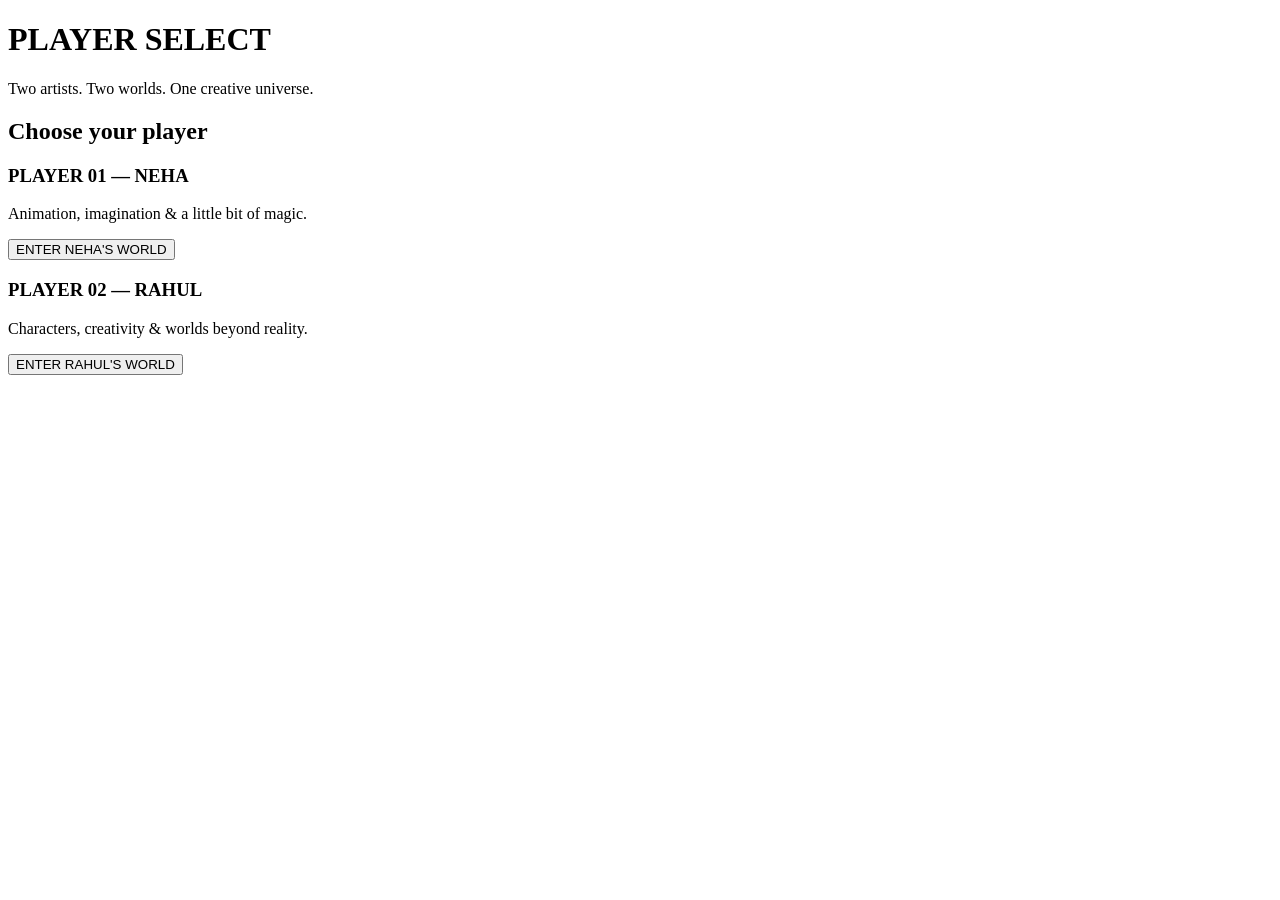
==== index.html @ 85e27cbb "Create index.html" ====
<!DOCTYPE html>
<html lang="en">
<head>
  <meta charset="UTF-8">
  <meta name="viewport" content="width=device-width, initial-scale=1.0">
  <title>Player Select | Neha & Rahul</title>
</head>
<body>
  <h1>PLAYER SELECT</h1>
  <p>Two artists. Two worlds. One creative universe.</p>

  <h2>Choose your player</h2>

  <div>
    <h3>PLAYER 01 — NEHA</h3>
    <p>Animation, imagination & a little bit of magic.</p>
    <button>ENTER NEHA'S WORLD</button>
  </div>

  <div>
    <h3>PLAYER 02 — RAHUL</h3>
    <p>Characters, creativity & worlds beyond reality.</p>
    <button>ENTER RAHUL'S WORLD</button>
  </div>
</body>
</html>
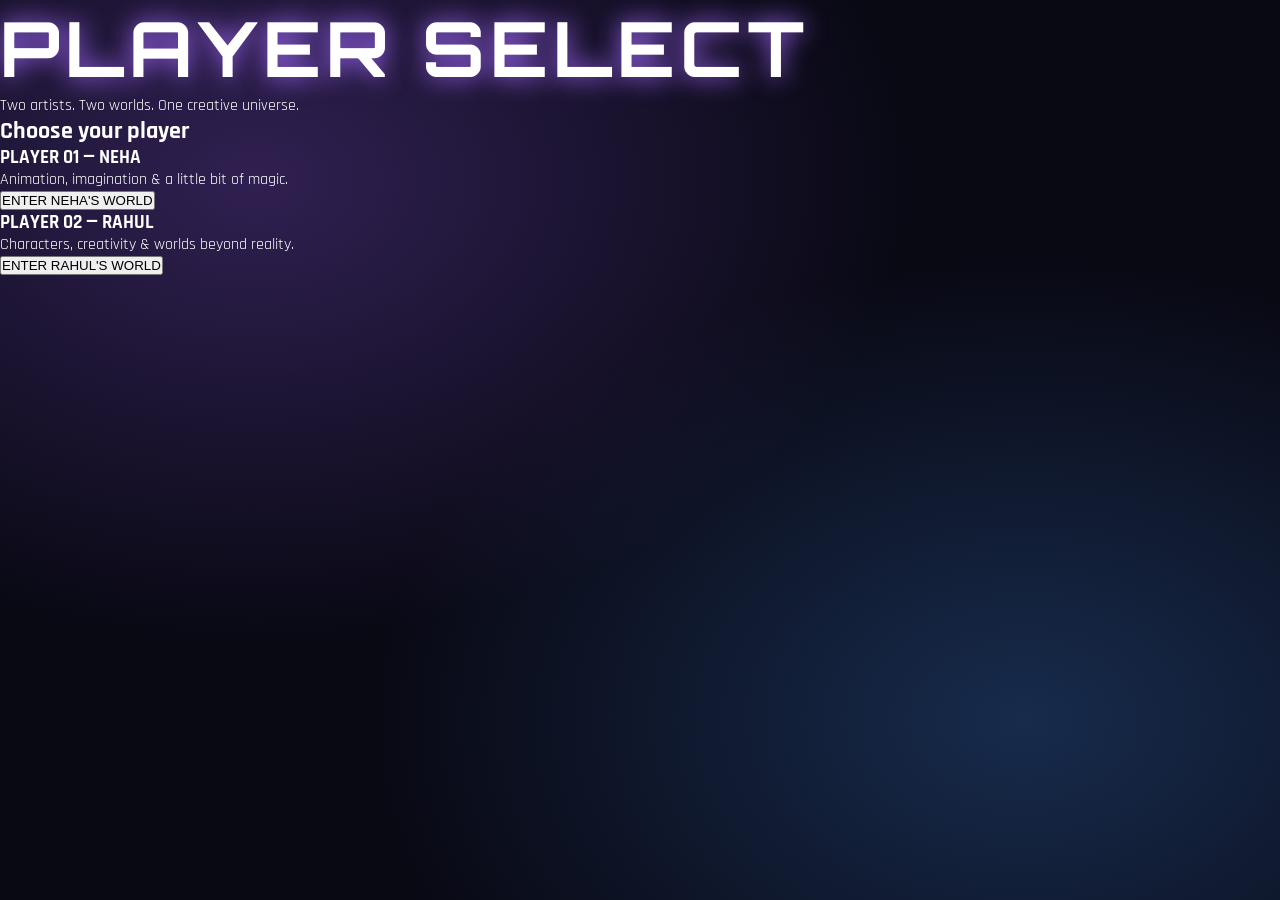
==== commit 0bff4a9e: "Update index.html" ====
--- a/index.html
+++ b/index.html
@@ -5,6 +5,7 @@
   <meta charset="UTF-8">
   <meta name="viewport" content="width=device-width, initial-scale=1.0">
   <title>Player Select | Neha & Rahul</title>
+  <link rel="stylesheet" href="style.css">
 </head>
 <body>
   <h1>PLAYER SELECT</h1>
--- a/style.css
+++ b/style.css
@@ -0,0 +1,155 @@
+
+@import url('https://fonts.googleapis.com/css2?family=Orbitron:wght@400;500;600;700;800&family=Rajdhani:wght@400;500;600;700&display=swap');
+
+* {
+  margin: 0;
+  padding: 0;
+  box-sizing: border-box;
+}
+
+body {
+  min-height: 100vh;
+  background:
+    radial-gradient(ellipse at 20% 20%, #302052 0%, transparent 45%),
+    radial-gradient(ellipse at 80% 80%, #172b4c 0%, transparent 45%),
+    #090914;
+  color: #fff;
+  font-family: 'Rajdhani', sans-serif;
+  overflow-x: hidden;
+}
+
+main {
+  width: min(1100px, 92%);
+  margin: auto;
+  padding: 65px 0;
+  text-align: center;
+}
+
+.eyebrow {
+  color: #c5a4ff;
+  font-family: 'Orbitron', sans-serif;
+  font-size: 12px;
+  letter-spacing: 5px;
+  margin-bottom: 18px;
+}
+
+h1 {
+  font-family: 'Orbitron', sans-serif;
+  font-size: clamp(36px, 7vw, 76px);
+  letter-spacing: 5px;
+  text-shadow: 0 0 25px #a56cff;
+}
+
+.subtitle {
+  color: #c9c4db;
+  font-size: 20px;
+  margin-top: 15px;
+}
+
+.section-title {
+  font-family: 'Orbitron', sans-serif;
+  font-size: 15px;
+  letter-spacing: 4px;
+  margin: 65px 0 28px;
+  color: #d8c8ff;
+}
+
+.players {
+  display: grid;
+  grid-template-columns: repeat(2, minmax(0, 1fr));
+  gap: 28px;
+}
+
+.player-card {
+  position: relative;
+  padding: 35px 24px;
+  min-height: 330px;
+  border: 1px solid #55466e;
+  border-radius: 18px;
+  background: linear-gradient(145deg, #211b35, #10101d);
+  transition: transform 0.35s ease, border-color 0.35s ease,
+              box-shadow 0.35s ease;
+  overflow: hidden;
+}
+
+.player-card:hover {
+  transform: translateY(-12px) scale(1.025);
+  border-color: #c49aff;
+  box-shadow: 0 0 35px #a66aff55;
+}
+
+.player-number {
+  color: #a88bc9;
+  font-family: 'Orbitron', sans-serif;
+  font-size: 11px;
+  letter-spacing: 3px;
+}
+
+.character-placeholder {
+  width: 150px;
+  height: 150px;
+  margin: 24px auto;
+  border-radius: 50%;
+  display: grid;
+  place-items: center;
+  font-size: 70px;
+  background: radial-gradient(circle, #7955a8, #28203e);
+  box-shadow: 0 0 30px #a56cff66;
+  transition: transform 0.35s ease;
+}
+
+.player-card:hover .character-placeholder {
+  transform: scale(1.12) rotate(-4deg);
+}
+
+.player-card h3 {
+  font-family: 'Orbitron', sans-serif;
+  font-size: 23px;
+  letter-spacing: 3px;
+}
+
+.player-card p {
+  color: #c4bfd0;
+  margin-top: 10px;
+  font-size: 17px;
+}
+
+.select-button {
+  margin-top: 25px;
+  padding: 13px 22px;
+  border: 1px solid #b58aff;
+  border-radius: 7px;
+  background: #8d56c8;
+  color: white;
+  font-family: 'Orbitron', sans-serif;
+  font-size: 11px;
+  letter-spacing: 1px;
+  cursor: pointer;
+  transition: background 0.3s ease, transform 0.3s ease;
+}
+
+.select-button:hover {
+  background: #bd83ff;
+  transform: scale(1.06);
+}
+
+footer {
+  margin-top: 65px;
+  color: #77718c;
+  font-size: 13px;
+  letter-spacing: 2px;
+}
+
+@media (max-width: 650px) {
+  main {
+    padding: 45px 0;
+  }
+
+  .players {
+    grid-template-columns: 1fr;
+  }
+
+  .section-title {
+    margin-top: 45px;
+  }
+}
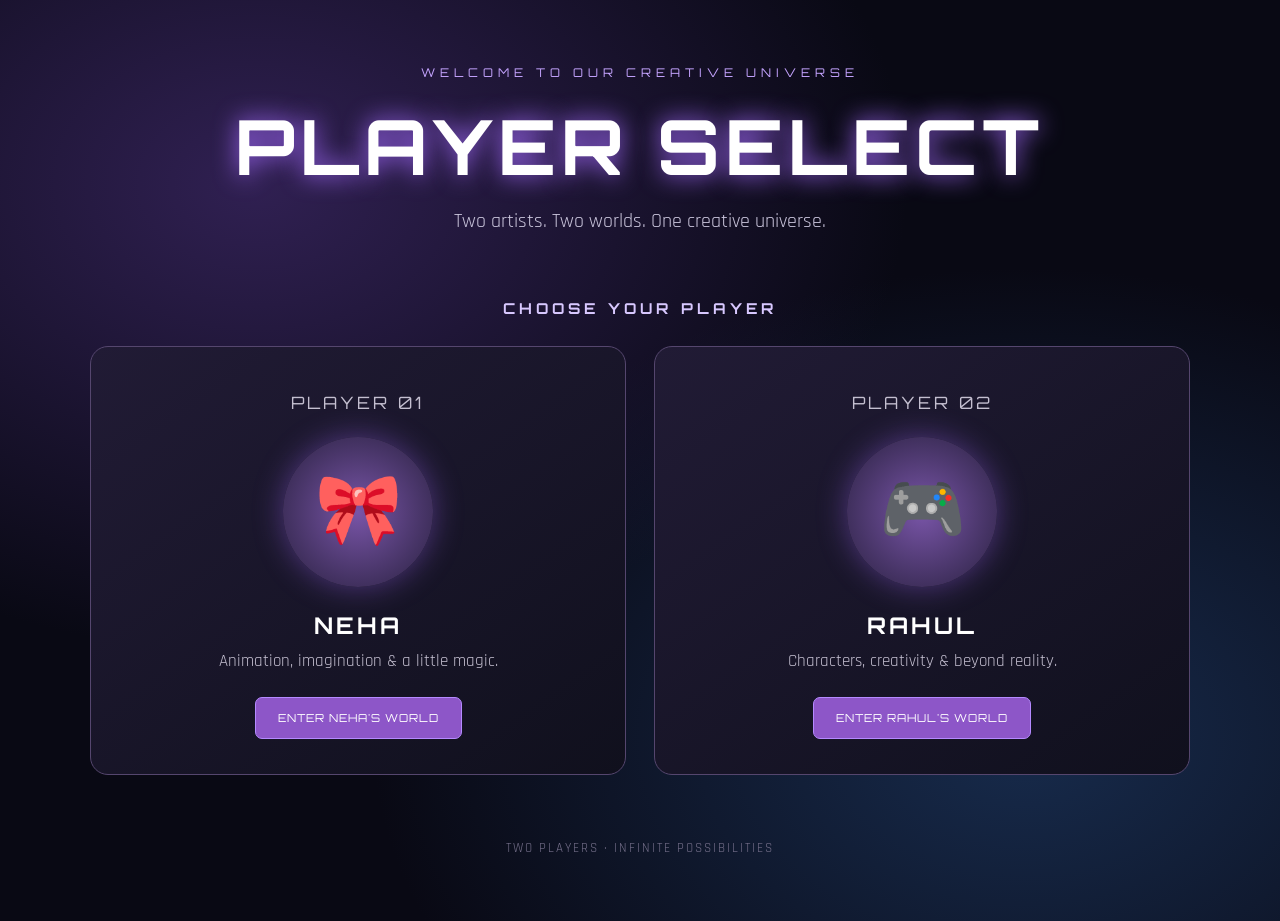
==== commit 20c0f109: "Update index.html" ====
--- a/index.html
+++ b/index.html
@@ -7,22 +7,52 @@
   <title>Player Select | Neha & Rahul</title>
   <link rel="stylesheet" href="style.css">
 </head>
+
 <body>
-  <h1>PLAYER SELECT</h1>
-  <p>Two artists. Two worlds. One creative universe.</p>
+  <main>
+    <p class="eyebrow">WELCOME TO OUR CREATIVE UNIVERSE</p>
 
-  <h2>Choose your player</h2>
+    <h1>PLAYER SELECT</h1>
 
-  <div>
-    <h3>PLAYER 01 — NEHA</h3>
-    <p>Animation, imagination & a little bit of magic.</p>
-    <button>ENTER NEHA'S WORLD</button>
-  </div>
+    <p class="subtitle">
+      Two artists. Two worlds. One creative universe.
+    </p>
 
-  <div>
-    <h3>PLAYER 02 — RAHUL</h3>
-    <p>Characters, creativity & worlds beyond reality.</p>
-    <button>ENTER RAHUL'S WORLD</button>
-  </div>
+    <h2 class="section-title">CHOOSE YOUR PLAYER</h2>
+
+    <section class="players">
+
+      <article class="player-card">
+        <p class="player-number">PLAYER 01</p>
+
+        <div class="character-placeholder">🎀</div>
+
+        <h3>NEHA</h3>
+        <p>Animation, imagination & a little magic.</p>
+
+        <button class="select-button">
+          ENTER NEHA'S WORLD
+        </button>
+      </article>
+
+      <article class="player-card">
+        <p class="player-number">PLAYER 02</p>
+
+        <div class="character-placeholder">🎮</div>
+
+        <h3>RAHUL</h3>
+        <p>Characters, creativity & beyond reality.</p>
+
+        <button class="select-button">
+          ENTER RAHUL'S WORLD
+        </button>
+      </article>
+
+    </section>
+
+    <footer>
+      TWO PLAYERS · INFINITE POSSIBILITIES
+    </footer>
+  </main>
 </body>
 </html>
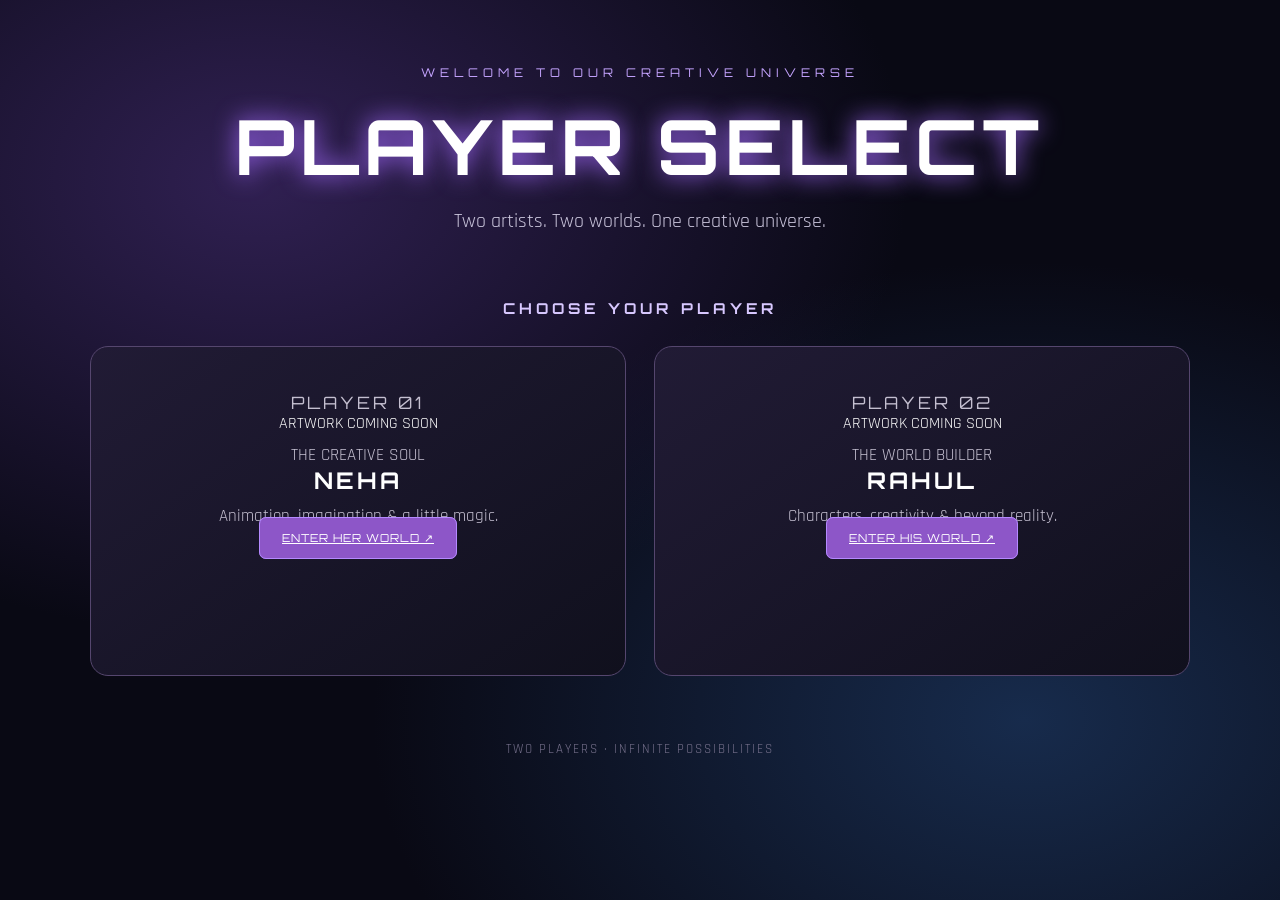
==== commit 32648a53: "Update index.html" ====
--- a/index.html
+++ b/index.html
@@ -8,44 +8,60 @@
   <link rel="stylesheet" href="style.css">
 </head>
 
-<body>
-  <main>
-    <p class="eyebrow">WELCOME TO OUR CREATIVE UNIVERSE</p>
+<body class="select-screen">
 
-    <h1>PLAYER SELECT</h1>
+  <main class="player-menu">
 
-    <p class="subtitle">
-      Two artists. Two worlds. One creative universe.
-    </p>
+    <header class="menu-header">
+      <p class="eyebrow">WELCOME TO OUR CREATIVE UNIVERSE</p>
+      <h1>PLAYER SELECT</h1>
+      <p class="subtitle">Two artists. Two worlds. One creative universe.</p>
+    </header>
 
     <h2 class="section-title">CHOOSE YOUR PLAYER</h2>
 
     <section class="players">
 
-      <article class="player-card">
+      <!-- NEHA -->
+      <article class="player-card neha-card">
         <p class="player-number">PLAYER 01</p>
 
-        <div class="character-placeholder">🎀</div>
+        <div class="character-stage">
+          <div class="silhouette"></div>
+          <div class="reveal-preview">
+            <span>ARTWORK COMING SOON</span>
+          </div>
+        </div>
 
-        <h3>NEHA</h3>
-        <p>Animation, imagination & a little magic.</p>
-
-        <button class="select-button">
-          ENTER NEHA'S WORLD
-        </button>
+        <div class="player-info">
+          <p class="player-role">THE CREATIVE SOUL</p>
+          <h3>NEHA</h3>
+          <p>Animation, imagination & a little magic.</p>
+          <a class="select-button" href="neha.html">
+            ENTER HER WORLD ↗
+          </a>
+        </div>
       </article>
 
-      <article class="player-card">
+      <!-- RAHUL -->
+      <article class="player-card rahul-card">
         <p class="player-number">PLAYER 02</p>
 
-        <div class="character-placeholder">🎮</div>
+        <div class="character-stage">
+          <div class="silhouette"></div>
+          <div class="reveal-preview">
+            <span>ARTWORK COMING SOON</span>
+          </div>
+        </div>
 
-        <h3>RAHUL</h3>
-        <p>Characters, creativity & beyond reality.</p>
-
-        <button class="select-button">
-          ENTER RAHUL'S WORLD
-        </button>
+        <div class="player-info">
+          <p class="player-role">THE WORLD BUILDER</p>
+          <h3>RAHUL</h3>
+          <p>Characters, creativity & beyond reality.</p>
+          <a class="select-button" href="rahul.html">
+            ENTER HIS WORLD ↗
+          </a>
+        </div>
       </article>
 
     </section>
@@ -53,6 +69,8 @@
     <footer>
       TWO PLAYERS · INFINITE POSSIBILITIES
     </footer>
+
   </main>
+
 </body>
 </html>
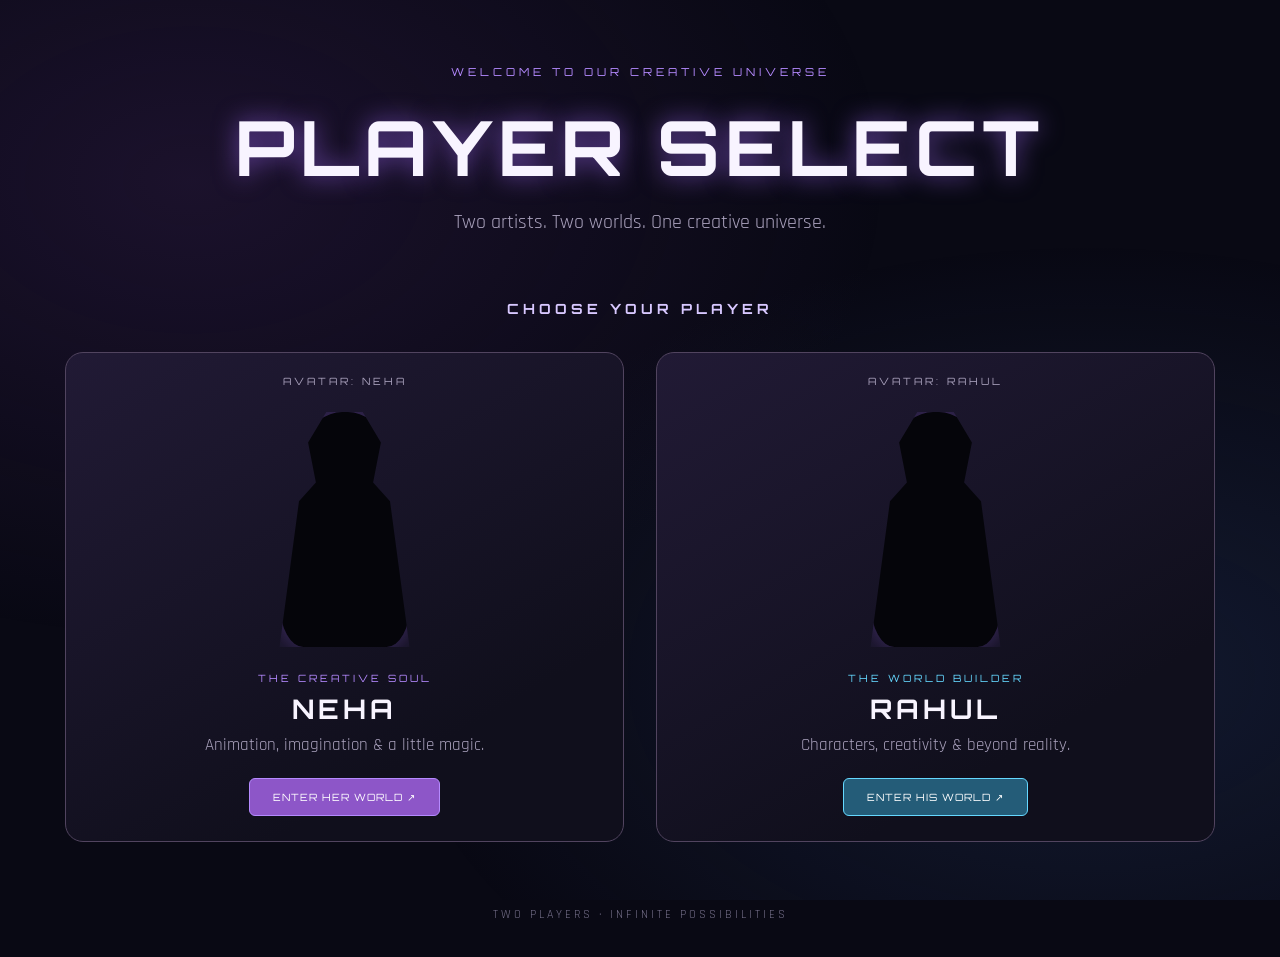
==== commit ab4187ca: "Update index.html" ====
--- a/index.html
+++ b/index.html
@@ -24,7 +24,7 @@
 
       <!-- NEHA -->
       <article class="player-card neha-card">
-        <p class="player-number">PLAYER 01</p>
+        <p class="player-number">AVATAR: NEHA</p>
 
         <div class="character-stage">
           <div class="silhouette"></div>
@@ -45,7 +45,7 @@
 
       <!-- RAHUL -->
       <article class="player-card rahul-card">
-        <p class="player-number">PLAYER 02</p>
+        <p class="player-number">AVATAR: RAHUL</p>
 
         <div class="character-stage">
           <div class="silhouette"></div>
--- a/style.css
+++ b/style.css
@@ -1,5 +1,18 @@
 
-@import url('https://fonts.googleapis.com/css2?family=Orbitron:wght@400;500;600;700;800&family=Rajdhani:wght@400;500;600;700&display=swap');
+@import url('https://fonts.googleapis.com/css2?family=Orbitron:wght@400;500;600;700;800&family=Rajdhani:wght@400;500;600;700&family=Quicksand:wght@400;500;600;700&family=Cinzel:wght@500;600;700&display=swap');
+
+/* ==========================================
+   GLOBAL SETTINGS
+========================================== */
+
+:root {
+  --bg: #090914;
+  --panel: #171426;
+  --purple: #b58aff;
+  --pink: #ff91cf;
+  --text: #f8f4ff;
+  --muted: #aaa2bd;
+}
 
 * {
   margin: 0;
@@ -7,124 +20,224 @@
   box-sizing: border-box;
 }
 
+html {
+  scroll-behavior: smooth;
+}
+
 body {
   min-height: 100vh;
-  background:
-    radial-gradient(ellipse at 20% 20%, #302052 0%, transparent 45%),
-    radial-gradient(ellipse at 80% 80%, #172b4c 0%, transparent 45%),
-    #090914;
-  color: #fff;
+  background: var(--bg);
+  color: var(--text);
   font-family: 'Rajdhani', sans-serif;
   overflow-x: hidden;
 }
 
-main {
-  width: min(1100px, 92%);
+body::before {
+  content: "";
+  position: fixed;
+  inset: 0;
+  pointer-events: none;
+  background:
+    radial-gradient(ellipse at 15% 20%, #40235d55, transparent 45%),
+    radial-gradient(ellipse at 85% 75%, #263c6855, transparent 45%);
+  z-index: -1;
+}
+
+/* ==========================================
+   PLAYER SELECT — LANDING PAGE
+========================================== */
+
+.player-menu {
+  width: min(1150px, 92%);
   margin: auto;
-  padding: 65px 0;
+  padding: 65px 0 35px;
   text-align: center;
 }
 
+.menu-header {
+  animation: fade-in 1s ease both;
+}
+
 .eyebrow {
-  color: #c5a4ff;
-  font-family: 'Orbitron', sans-serif;
-  font-size: 12px;
+  font-family: 'Orbitron', sans-serif;
+  font-size: 11px;
+  letter-spacing: 4px;
+  margin-bottom: 20px;
+}
+
+.menu-header .eyebrow {
+  color: var(--purple);
+}
+
+h1 {
+  font-family: 'Orbitron', sans-serif;
+  font-size: clamp(35px, 7vw, 76px);
   letter-spacing: 5px;
-  margin-bottom: 18px;
-}
-
-h1 {
-  font-family: 'Orbitron', sans-serif;
-  font-size: clamp(36px, 7vw, 76px);
-  letter-spacing: 5px;
-  text-shadow: 0 0 25px #a56cff;
+  text-shadow: 0 0 25px #a56cff99;
 }
 
 .subtitle {
-  color: #c9c4db;
+  color: var(--muted);
   font-size: 20px;
   margin-top: 15px;
 }
 
 .section-title {
   font-family: 'Orbitron', sans-serif;
-  font-size: 15px;
+  font-size: 14px;
   letter-spacing: 4px;
-  margin: 65px 0 28px;
   color: #d8c8ff;
+  margin: 65px 0 35px;
 }
 
 .players {
   display: grid;
   grid-template-columns: repeat(2, minmax(0, 1fr));
-  gap: 28px;
+  gap: 32px;
 }
 
 .player-card {
   position: relative;
-  padding: 35px 24px;
-  min-height: 330px;
-  border: 1px solid #55466e;
+  min-height: 490px;
+  padding: 22px;
+  border: 1px solid #51445f;
   border-radius: 18px;
-  background: linear-gradient(145deg, #211b35, #10101d);
-  transition: transform 0.35s ease, border-color 0.35s ease,
-              box-shadow 0.35s ease;
+  background: linear-gradient(150deg, #211a35, #100f1c 75%);
   overflow: hidden;
+  isolation: isolate;
+  transition:
+    transform 0.4s ease,
+    border-color 0.4s ease,
+    box-shadow 0.4s ease;
+}
+
+.player-card::before {
+  content: "";
+  position: absolute;
+  inset: 0;
+  opacity: 0;
+  background: radial-gradient(
+    circle at 50% 40%,
+    #ac70ff33,
+    transparent 65%
+  );
+  transition: opacity 0.4s ease;
+  z-index: -1;
 }
 
 .player-card:hover {
-  transform: translateY(-12px) scale(1.025);
-  border-color: #c49aff;
-  box-shadow: 0 0 35px #a66aff55;
+  transform: translateY(-10px) scale(1.025);
+  border-color: var(--purple);
+  box-shadow: 0 0 35px #a56cff55;
+}
+
+.player-card:hover::before {
+  opacity: 1;
+}
+
+.rahul-card:hover {
+  border-color: #65d8ff;
+  box-shadow: 0 0 35px #65d8ff44;
 }
 
 .player-number {
-  color: #a88bc9;
-  font-family: 'Orbitron', sans-serif;
-  font-size: 11px;
+  color: #aaa2bd;
+  font-family: 'Orbitron', sans-serif;
+  font-size: 10px;
   letter-spacing: 3px;
 }
 
-.character-placeholder {
-  width: 150px;
-  height: 150px;
-  margin: 24px auto;
-  border-radius: 50%;
+.character-stage {
+  position: relative;
+  width: 100%;
+  height: 285px;
   display: grid;
   place-items: center;
-  font-size: 70px;
-  background: radial-gradient(circle, #7955a8, #28203e);
-  box-shadow: 0 0 30px #a56cff66;
-  transition: transform 0.35s ease;
-}
-
-.player-card:hover .character-placeholder {
-  transform: scale(1.12) rotate(-4deg);
-}
-
-.player-card h3 {
-  font-family: 'Orbitron', sans-serif;
-  font-size: 23px;
+  overflow: hidden;
+}
+
+.silhouette {
+  width: 130px;
+  height: 235px;
+  background: #05050a;
+  filter: drop-shadow(0 0 12px #a56cff55);
+  border-radius: 48% 48% 18% 18%;
+  clip-path: polygon(
+    36% 0, 64% 0, 78% 13%, 72% 30%,
+    85% 38%, 100% 100%, 0 100%,
+    15% 38%, 28% 30%, 22% 13%
+  );
+  transition: opacity 0.5s ease, transform 0.5s ease;
+}
+
+.reveal-preview {
+  position: absolute;
+  inset: 0;
+  display: grid;
+  place-items: center;
+  opacity: 0;
+  transform: scale(0.8);
+  transition: opacity 0.4s ease, transform 0.4s ease;
+  color: var(--pink);
+  font-family: 'Orbitron', sans-serif;
+  font-size: 11px;
+  letter-spacing: 2px;
+}
+
+.player-card:hover .silhouette {
+  opacity: 0.15;
+  transform: scale(1.12);
+}
+
+.player-card:hover .reveal-preview {
+  opacity: 1;
+  transform: scale(1);
+}
+
+.rahul-card .reveal-preview {
+  color: #65d8ff;
+}
+
+.player-info {
+  position: relative;
+  transition: transform 0.4s ease;
+}
+
+.player-role {
+  color: var(--purple);
+  font-family: 'Orbitron', sans-serif;
+  font-size: 10px;
   letter-spacing: 3px;
 }
 
-.player-card p {
-  color: #c4bfd0;
-  margin-top: 10px;
+.rahul-card .player-role {
+  color: #65d8ff;
+}
+
+.player-info h3 {
+  font-family: 'Orbitron', sans-serif;
+  font-size: 27px;
+  letter-spacing: 4px;
+  margin: 8px 0;
+}
+
+.player-info > p:not(.player-role) {
+  color: var(--muted);
   font-size: 17px;
 }
 
 .select-button {
-  margin-top: 25px;
-  padding: 13px 22px;
-  border: 1px solid #b58aff;
-  border-radius: 7px;
+  display: inline-block;
+  margin-top: 22px;
+  padding: 12px 23px;
+  border: 1px solid var(--purple);
+  border-radius: 6px;
+  color: white;
   background: #8d56c8;
-  color: white;
-  font-family: 'Orbitron', sans-serif;
-  font-size: 11px;
+  font-family: 'Orbitron', sans-serif;
+  font-size: 10px;
   letter-spacing: 1px;
-  cursor: pointer;
+  text-decoration: none;
   transition: background 0.3s ease, transform 0.3s ease;
 }
 
@@ -133,16 +246,814 @@
   transform: scale(1.06);
 }
 
-footer {
+.rahul-card .select-button {
+  background: #245c78;
+  border-color: #65d8ff;
+}
+
+.rahul-card .select-button:hover {
+  background: #328bb2;
+}
+
+.select-screen footer {
   margin-top: 65px;
   color: #77718c;
+  font-size: 12px;
+  letter-spacing: 3px;
+}
+
+/* ==========================================
+   SHARED PORTFOLIO SETTINGS
+========================================== */
+
+.portfolio-page {
+  --accent: #c49aff;
+  --accent-glow: #a56cff;
+  --panel-bg: #191426;
+  position: relative;
+  isolation: isolate;
+  min-height: 100vh;
+  background: #090914;
+}
+
+.portfolio-page::before {
+  content: none;
+}
+
+.portfolio-page .portfolio-nav {
+  position: relative;
+  z-index: 5;
+  display: flex;
+  align-items: center;
+  justify-content: center;
+  flex-wrap: wrap;
+  gap: 25px;
+  padding: 22px 5%;
+  font-family: 'Orbitron', sans-serif;
+  font-size: 10px;
+  letter-spacing: 1.5px;
+}
+
+.portfolio-nav a {
+  text-decoration: none;
+  transition: opacity 0.3s ease, color 0.3s ease;
+}
+
+.portfolio-nav a:hover {
+  opacity: 0.65;
+}
+
+.portfolio-page .back-link {
+  margin-right: auto;
+}
+
+.portfolio-hero {
+  min-height: 650px;
+  display: flex;
+  flex-direction: column;
+  justify-content: center;
+  align-items: center;
+  text-align: center;
+  padding: 75px 20px;
+  position: relative;
+  overflow: hidden;
+}
+
+.portfolio-hero h1 {
+  font-size: clamp(42px, 8vw, 85px);
+}
+
+.portfolio-hero .subtitle {
+  font-size: 20px;
+}
+
+.hero-description {
+  max-width: 570px;
+  line-height: 1.8;
+  font-size: 18px;
+  margin-top: 18px;
+}
+
+.portfolio-hero .select-button {
+  margin-top: 30px;
+}
+
+.scroll-hint {
+  margin-top: 55px;
+  font-family: 'Orbitron', sans-serif;
+  font-size: 9px;
+  letter-spacing: 3px;
+}
+
+.portfolio-section {
+  width: min(950px, 88%);
+  margin: auto;
+  padding: 85px 0;
+  border-bottom: 1px solid #ffffff18;
+  scroll-margin-top: 35px;
+}
+
+.portfolio-section h2 {
+  font-family: 'Orbitron', sans-serif;
+  font-size: clamp(24px, 4vw, 37px);
+  letter-spacing: 2px;
+  margin: 12px 0 25px;
+}
+
+.section-description {
+  max-width: 700px;
+  font-size: 18px;
+  line-height: 1.8;
+}
+
+.info-panel {
+  padding: 28px;
+  border-radius: 12px;
+  margin-top: 25px;
+}
+
+.info-panel h3,
+.portfolio-section h3 {
+  font-family: 'Orbitron', sans-serif;
+  font-size: 17px;
+  margin-bottom: 12px;
+}
+
+.info-panel p {
+  font-size: 17px;
+  margin-top: 7px;
+}
+
+.small-note {
+  font-size: 14px !important;
+  margin-top: 12px !important;
+}
+
+.skill-list {
+  display: flex;
+  flex-wrap: wrap;
+  gap: 13px;
+  margin-top: 30px;
+}
+
+.skill-list span {
+  display: inline-block;
+  padding: 12px 18px;
+  transition: transform 0.3s ease, box-shadow 0.3s ease;
+}
+
+.skill-list span:hover {
+  transform: translateY(-5px);
+}
+
+.project-grid {
+  display: grid;
+  grid-template-columns: repeat(2, minmax(0, 1fr));
+  gap: 22px;
+  margin-top: 35px;
+}
+
+.project-placeholder {
+  min-height: 245px;
+  padding: 25px;
+  display: flex;
+  flex-direction: column;
+  justify-content: flex-end;
+  position: relative;
+  overflow: hidden;
+  transition: transform 0.35s ease, box-shadow 0.35s ease;
+}
+
+.project-placeholder:hover {
+  transform: translateY(-7px);
+}
+
+.project-placeholder > span {
+  font-family: 'Orbitron', sans-serif;
+  font-size: 10px;
+  letter-spacing: 2px;
+  margin-bottom: 12px;
+}
+
+.project-placeholder p {
+  font-size: 15px;
+  margin-top: 4px;
+}
+
+.project-placeholder small {
+  font-size: 11px;
+  margin-top: 15px;
+}
+
+.project-art {
+  font-size: 60px;
+  text-align: right;
+  margin-bottom: 12px;
+}
+
+.portfolio-page footer {
+  padding: 50px 20px;
+  text-align: center;
+  font-size: 12px;
+  letter-spacing: 2px;
+}
+
+.portfolio-page footer a {
+  display: inline-block;
+  margin-top: 22px;
+  text-decoration: none;
+  font-family: 'Orbitron', sans-serif;
+  font-size: 10px;
+  letter-spacing: 2px;
+}
+
+.footer-stars {
+  font-size: 24px;
+  margin-bottom: 20px;
+}
+
+.footer-name {
+  margin-top: 25px;
+  font-family: 'Orbitron', sans-serif;
+}
+
+/* ==========================================
+   NEHA — ENCHANTED POP FANTASY
+========================================== */
+
+.neha-world {
+  --accent: #d94f9b;
+  --accent-glow: #f7a8d4;
+  --panel-bg: #fff0f8;
+
+  background: #fff8fc;
+  color: #60415c;
+  font-family: 'Quicksand', sans-serif;
+}
+
+.neha-world::before {
+  content: "";
+  position: fixed;
+  inset: 0;
+  z-index: -1;
+  pointer-events: none;
+  background:
+    radial-gradient(circle at 10% 15%, #ffd5eb, transparent 30%),
+    radial-gradient(circle at 90% 35%, #e4d7ff, transparent 32%),
+    radial-gradient(circle at 45% 90%, #fff0bf, transparent 35%);
+}
+
+.neha-world .portfolio-nav {
+  background: #fff7fbdd;
+  backdrop-filter: blur(12px);
+  border-bottom: 1px solid #f4cce2;
+  color: #bd5795;
+}
+
+.neha-world .portfolio-nav a {
+  color: #bd5795;
+}
+
+.neha-world .portfolio-hero {
+  background:
+    radial-gradient(ellipse at center, #ffe1f1, transparent 72%);
+}
+
+.neha-world .portfolio-hero .eyebrow {
+  color: #bd5795;
+}
+
+.neha-world .portfolio-hero h1 {
+  color: #c64c91;
+  font-family: 'Cinzel', serif;
+  letter-spacing: 2px;
+  text-shadow: 0 4px 20px #f5b5dc;
+}
+
+.neha-name {
+  color: #d45b9e;
+  font-family: 'Quicksand', sans-serif;
+  font-size: clamp(27px, 5vw, 42px);
+  margin-top: 8px;
+}
+
+.neha-world .portfolio-hero .subtitle {
+  color: #b65c99;
+}
+
+.neha-world .hero-description {
+  color: #87637f;
+}
+
+.neha-world .eyebrow {
+  color: #cf6ba6;
+}
+
+.magic-emblem {
+  font-size: 36px;
+  color: #d99ac1;
+  margin-bottom: 20px;
+  animation: float 4s ease-in-out infinite;
+}
+
+.magic-sparkles {
+  position: absolute;
+  top: 110px;
+  left: 0;
+  width: 100%;
+  text-align: center;
+  color: #d68cba;
+  opacity: 0.55;
+  font-size: 18px;
+  letter-spacing: 8px;
+  pointer-events: none;
+  animation: sparkle 5s ease-in-out infinite;
+}
+
+.neha-character-placeholder {
+  width: 220px;
+  height: 250px;
+  margin-top: 35px;
+  border-radius: 48% 48% 30% 30%;
+  background: linear-gradient(145deg, #ffd5eb, #d9c5ff);
+  border: 3px solid #fff;
+  box-shadow: 0 12px 35px #e6a9d955;
+  display: grid;
+  place-items: center;
+  animation: float 5s ease-in-out infinite;
+}
+
+.character-placeholder-inner {
+  text-align: center;
+  padding: 20px;
+  font-size: 12px;
+  letter-spacing: 1px;
+}
+
+.neha-character-placeholder .character-placeholder-inner {
+  color: #a34e86;
+}
+
+.character-placeholder-inner p {
   font-size: 13px;
-  letter-spacing: 2px;
-}
-
-@media (max-width: 650px) {
-  main {
-    padding: 45px 0;
+  margin: 12px 0;
+  letter-spacing: 0;
+}
+
+.placeholder-star {
+  display: block;
+  font-size: 48px;
+  margin-top: 12px;
+}
+
+.neha-world .select-button {
+  background: linear-gradient(135deg, #f7a6d0, #c9a4ff);
+  border: none;
+  border-radius: 30px;
+  color: white;
+  box-shadow: 0 5px 18px #e7a6d355;
+}
+
+.neha-world .select-button:hover {
+  background: linear-gradient(135deg, #ed8ec3, #b99aff);
+  box-shadow: 0 0 25px #e99bcf99;
+}
+
+.neha-world .portfolio-section {
+  border-color: #f2d5e8;
+}
+
+.neha-world .portfolio-section h2 {
+  color: #a94d88;
+  font-family: 'Cinzel', serif;
+}
+
+.neha-world .section-description {
+  color: #80647c;
+}
+
+.neha-about-card,
+.neha-info-card,
+.neha-contact-card {
+  background: #fff0f7;
+  border: 1px solid #f0c8df;
+  border-radius: 24px;
+  padding: 32px;
+  margin-top: 25px;
+  box-shadow: 0 10px 30px #d99acb22;
+}
+
+.neha-about-card {
+  position: relative;
+}
+
+.about-decoration {
+  color: #d77db2;
+  font-size: 28px;
+  margin: 10px 0;
+}
+
+.neha-info-card {
+  border-left: 5px solid #e8a0c9;
+}
+
+.neha-info-card h3 {
+  color: #98517e;
+}
+
+.neha-info-card p {
+  color: #866b80;
+  margin-top: 8px;
+}
+
+.card-symbol {
+  font-size: 28px;
+  display: block;
+  margin-bottom: 16px;
+}
+
+.neha-world .skill-list span {
+  background: #fff0f8;
+  border: 1px solid #edb8d7;
+  color: #a64d87;
+  border-radius: 30px;
+  box-shadow: 0 3px 10px #e9b4d322;
+}
+
+.neha-world .skill-list span:hover {
+  box-shadow: 0 5px 18px #e9a5d566;
+}
+
+.neha-world .project-placeholder {
+  background: linear-gradient(145deg, #fff0f8, #f0e9ff);
+  border: 1px solid #edc3dc;
+  border-radius: 20px;
+  box-shadow: 0 8px 25px #d99acb18;
+}
+
+.neha-world .project-placeholder h3 {
+  color: #98517e;
+  font-family: 'Quicksand', sans-serif;
+  font-weight: 700;
+}
+
+.neha-world .project-placeholder p,
+.neha-world .project-placeholder small {
+  color: #866b80;
+}
+
+.neha-world .project-placeholder > span {
+  color: #cf6ba6;
+}
+
+.neha-world .project-art {
+  color: #d77db2;
+}
+
+.neha-world .project-placeholder:hover {
+  box-shadow: 0 15px 35px #d99acb44;
+}
+
+.neha-contact-card {
+  text-align: center;
+  color: #80647c;
+  line-height: 1.8;
+}
+
+.contact-placeholder {
+  margin-top: 22px;
+  color: #b65c99;
+}
+
+.neha-world footer {
+  color: #87637f;
+  background: #fff2f9;
+}
+
+.neha-world footer a {
+  color: #bd5795;
+}
+
+.neha-world .footer-stars {
+  color: #d77db2;
+}
+
+.neha-world .footer-name {
+  color: #a94d88;
+}
+
+/* ==========================================
+   RAHUL — PSYCHEDELIC DIMENSION
+========================================== */
+
+.rahul-world {
+  --accent: #55e5ff;
+  --accent-glow: #168cff;
+  --panel-bg: #111c38;
+
+  background: #050714;
+  color: #e7f4ff;
+}
+
+.rahul-world::before {
+  content: "";
+  position: fixed;
+  inset: 0;
+  z-index: -1;
+  pointer-events: none;
+  background:
+    radial-gradient(ellipse at 15% 20%, #123e7655, transparent 45%),
+    radial-gradient(ellipse at 85% 70%, #5a1e9855, transparent 45%),
+    radial-gradient(ellipse at 50% 50%, #0c4b6644, transparent 55%);
+}
+
+.rahul-world .portfolio-nav {
+  background: #080c20dd;
+  backdrop-filter: blur(12px);
+  border-bottom: 1px solid #55e5ff33;
+}
+
+.rahul-world .portfolio-nav a {
+  color: #55e5ff;
+}
+
+.rahul-world .portfolio-hero {
+  background:
+    radial-gradient(ellipse at center, #122b55aa, transparent 70%);
+}
+
+.rahul-world .portfolio-hero .eyebrow {
+  color: #55e5ff;
+}
+
+.rahul-world .portfolio-hero h1 {
+  color: #e9faff;
+  text-shadow:
+    0 0 10px #55e5ff,
+    0 0 35px #168cff,
+    0 0 65px #753bff;
+}
+
+.rahul-name {
+  font-family: 'Orbitron', sans-serif;
+  font-size: clamp(25px, 5vw, 40px);
+  color: #55e5ff;
+  margin-top: 10px;
+  letter-spacing: 5px;
+}
+
+.rahul-world .portfolio-hero .subtitle {
+  color: #9fbdff;
+}
+
+.rahul-world .hero-description {
+  color: #a6b8d9;
+}
+
+.rahul-world .eyebrow {
+  color: #55e5ff;
+}
+
+.rahul-emblem {
+  font-size: 35px;
+  color: #55e5ff;
+  margin-bottom: 25px;
+  text-shadow: 0 0 20px #168cff;
+  animation: rotate-slow 15s linear infinite;
+}
+
+.psychedelic-orbit {
+  position: absolute;
+  top: 115px;
+  width: 100%;
+  text-align: center;
+  font-size: 20px;
+  letter-spacing: 8px;
+  color: #55e5ff;
+  opacity: 0.35;
+  pointer-events: none;
+  animation: pulse 5s ease-in-out infinite;
+}
+
+.rahul-character-placeholder {
+  width: 220px;
+  height: 250px;
+  margin-top: 35px;
+  display: grid;
+  place-items: center;
+  border-radius: 50%;
+  background:
+    repeating-conic-gradient(
+      from 0deg,
+      #55e5ff22 0deg 12deg,
+      #773bff33 12deg 24deg
+    );
+  border: 2px solid #55e5ff88;
+  box-shadow:
+    0 0 25px #168cff66,
+    inset 0 0 30px #753bff66;
+  animation: rotate-slow 30s linear infinite;
+}
+
+.rahul-character-placeholder .character-placeholder-inner {
+  color: #a7f4ff;
+  text-shadow: 0 0 10px #55e5ff;
+  animation: rotate-back 30s linear infinite;
+}
+
+.rahul-world .select-button {
+  background: linear-gradient(120deg, #075e91, #40218e);
+  border: 1px solid #55e5ff;
+  border-radius: 3px;
+  color: #baf6ff;
+  box-shadow: 0 0 15px #168cff55;
+}
+
+.rahul-world .select-button:hover {
+  background: linear-gradient(120deg, #087eae, #6534bc);
+  box-shadow: 0 0 30px #55e5ff99;
+}
+
+.rahul-world .portfolio-section {
+  border-color: #55e5ff25;
+}
+
+.rahul-world .portfolio-section h2 {
+  color: #b5f4ff;
+  text-shadow: 0 0 12px #168cff55;
+}
+
+.rahul-world .section-description {
+  color: #a6b8d9;
+}
+
+.rahul-about-card,
+.rahul-info-card,
+.rahul-contact-card {
+  background: linear-gradient(140deg, #101e3b, #17132e);
+  border: 1px solid #55e5ff44;
+  border-radius: 8px;
+  padding: 30px;
+  margin-top: 25px;
+  box-shadow: 0 0 25px #168cff18;
+}
+
+.rahul-info-card {
+  border-left: 4px solid #55e5ff;
+}
+
+.rahul-info-card h3 {
+  color: #b5f4ff;
+}
+
+.rahul-info-card p {
+  color: #a6b8d9;
+  margin-top: 8px;
+}
+
+.rahul-world .skill-list span {
+  background: #101c38;
+  border: 1px solid #358cff88;
+  color: #8eeaff;
+  border-radius: 3px;
+  box-shadow: 0 0 12px #168cff22;
+}
+
+.rahul-world .skill-list span:hover {
+  box-shadow: 0 0 25px #168cff77;
+}
+
+.rahul-world .project-placeholder {
+  background:
+    linear-gradient(145deg, #101d3c, #11102a);
+  border: 1px solid #358cff77;
+  border-radius: 5px;
+  box-shadow: 0 0 20px #168cff18;
+}
+
+.rahul-world .project-placeholder h3 {
+  color: #b5f4ff;
+}
+
+.rahul-world .project-placeholder p,
+.rahul-world .project-placeholder small {
+  color: #9db5d8;
+}
+
+.rahul-world .project-placeholder > span {
+  color: #55e5ff;
+}
+
+.rahul-world .project-art {
+  color: #55e5ff;
+  text-shadow: 0 0 20px #168cff;
+}
+
+.rahul-world .project-placeholder:hover {
+  border-color: #55e5ff;
+  box-shadow: 0 0 30px #168cff66;
+}
+
+.rahul-contact-card {
+  text-align: center;
+  color: #a6b8d9;
+  line-height: 1.8;
+}
+
+.rahul-world .contact-placeholder {
+  color: #55e5ff;
+  margin-top: 20px;
+}
+
+.rahul-world footer {
+  background: #070a19;
+  color: #8298bd;
+}
+
+.rahul-world footer a {
+  color: #55e5ff;
+}
+
+.rahul-world .footer-stars {
+  color: #55e5ff;
+  text-shadow: 0 0 15px #168cff;
+}
+
+.rahul-world .footer-name {
+  color: #b5f4ff;
+}
+
+/* ==========================================
+   ANIMATIONS
+========================================== */
+
+@keyframes fade-in {
+  from {
+    opacity: 0;
+    transform: translateY(15px);
+  }
+  to {
+    opacity: 1;
+    transform: translateY(0);
+  }
+}
+
+@keyframes float {
+  0%, 100% {
+    transform: translateY(0);
+  }
+  50% {
+    transform: translateY(-12px);
+  }
+}
+
+@keyframes sparkle {
+  0%, 100% {
+    opacity: 0.3;
+    transform: translateY(0);
+  }
+  50% {
+    opacity: 0.8;
+    transform: translateY(-8px);
+  }
+}
+
+@keyframes pulse {
+  0%, 100% {
+    opacity: 0.2;
+    transform: scale(0.96);
+  }
+  50% {
+    opacity: 0.55;
+    transform: scale(1.04);
+  }
+}
+
+@keyframes rotate-slow {
+  from {
+    transform: rotate(0deg);
+  }
+  to {
+    transform: rotate(360deg);
+  }
+}
+
+@keyframes rotate-back {
+  from {
+    transform: rotate(0deg);
+  }
+  to {
+    transform: rotate(-360deg);
+  }
+}
+
+/* ==========================================
+   MOBILE RESPONSIVENESS
+========================================== */
+
+@media (max-width: 700px) {
+  .player-menu {
+    padding-top: 45px;
   }
 
   .players {
@@ -152,4 +1063,184 @@
   .section-title {
     margin-top: 45px;
   }
-}
+
+  .player-card {
+    min-height: 450px;
+  }
+
+  .portfolio-page .portfolio-nav {
+    gap: 13px;
+    padding: 18px 4%;
+    font-size: 9px;
+  }
+
+  .portfolio-page .back-link {
+    width: 100%;
+    text-align: center;
+    margin: 0 0 5px;
+  }
+
+  .portfolio-hero {
+    min-height: 570px;
+    padding: 60px 18px;
+  }
+
+  .portfolio-section {
+    width: 88%;
+    padding: 60px 0;
+  }
+
+  .project-grid {
+    grid-template-columns: 1fr;
+  }
+
+  .neha-character-placeholder,
+  .rahul-character-placeholder {
+    width: 190px;
+    height: 220px;
+  }
+
+  .neha-about-card,
+  .neha-info-card,
+  .neha-contact-card,
+  .rahul-about-card,
+  .rahul-info-card,
+  .rahul-contact-card {
+    padding: 22px;
+  }
+
+  .magic-sparkles,
+  .psychedelic-orbit {
+    font-size: 13px;
+    letter-spacing: 3px;
+  }
+}
+
+@media (prefers-reduced-motion: reduce) {
+  *,
+  *::before,
+  *::after {
+    animation-duration: 0.01ms !important;
+    transition-duration: 0.01ms !important;
+    scroll-behavior: auto !important;
+  }
+}
+
+/* =====================================
+   NEHA'S ENCHANTED PINK WORLD
+===================================== */
+
+body.neha-world {
+    background-color: #f7b6d2 !important;
+    background-image:
+        radial-gradient(circle at 15% 20%, rgba(255,255,255,0.8) 0 2%, transparent 18%),
+        radial-gradient(circle at 85% 15%, rgba(255,225,241,0.9), transparent 28%),
+        radial-gradient(circle at 80% 75%, rgba(190,164,255,0.45), transparent 30%),
+        radial-gradient(circle at 15% 85%, rgba(255,230,170,0.55), transparent 28%),
+        linear-gradient(135deg, #f6a9cc, #f9c9df 45%, #e8cafa 100%) !important;
+    background-attachment: fixed !important;
+}
+
+.neha-world::before {
+    background:
+        radial-gradient(circle at 20% 30%, rgba(255,255,255,0.28), transparent 22%),
+        radial-gradient(circle at 75% 65%, rgba(255,130,190,0.18), transparent 25%),
+        radial-gradient(circle at 50% 100%, rgba(255,235,190,0.3), transparent 35%) !important;
+}
+
+
+/* =====================================
+   RAHUL'S PSYCHEDELIC DIMENSION
+===================================== */
+
+body.rahul-world {
+    background-color: #08091f !important;
+    background-image:
+        repeating-conic-gradient(
+            from 0deg at 50% 50%,
+            rgba(95,40,220,0.12) 0deg 10deg,
+            transparent 10deg 20deg
+        ),
+        radial-gradient(ellipse at 15% 20%, rgba(0,220,255,0.35), transparent 32%),
+        radial-gradient(ellipse at 85% 25%, rgba(150,35,255,0.4), transparent 35%),
+        radial-gradient(ellipse at 50% 85%, rgba(0,90,255,0.35), transparent 38%),
+        linear-gradient(135deg, #08091f, #111044 55%, #08091f) !important;
+    background-attachment: fixed !important;
+}
+
+.rahul-world::before {
+    background:
+        repeating-radial-gradient(
+            circle at 50% 50%,
+            transparent 0 35px,
+            rgba(0,220,255,0.12) 36px 39px,
+            transparent 40px 65px
+        ),
+        conic-gradient(
+            from 45deg at 70% 40%,
+            rgba(130,30,255,0.18),
+            transparent,
+            rgba(0,220,255,0.18),
+            transparent,
+            rgba(130,30,255,0.18)
+        ) !important;
+    opacity: 0.8;
+}
+
+/* =====================================
+   RAHUL'S ANIMATED PSYCHEDELIC SWIRLS
+===================================== */
+
+.rahul-world {
+    position: relative;
+    isolation: isolate;
+}
+
+.rahul-world::before {
+    content: "";
+    position: fixed;
+    inset: -50%;
+    width: 200%;
+    height: 200%;
+    pointer-events: none;
+    z-index: -1;
+
+    background-image:
+        repeating-conic-gradient(
+            from 0deg at 50% 50%,
+            rgba(0, 225, 255, 0.28) 0deg 8deg,
+            transparent 8deg 18deg,
+            rgba(150, 35, 255, 0.3) 18deg 27deg,
+            transparent 27deg 38deg
+        ),
+        repeating-radial-gradient(
+            ellipse at 35% 45%,
+            transparent 0 35px,
+            rgba(0, 200, 255, 0.35) 38px 43px,
+            transparent 47px 75px,
+            rgba(175, 50, 255, 0.3) 78px 83px,
+            transparent 87px 120px
+        ),
+        radial-gradient(
+            circle at 70% 35%,
+            rgba(0, 110, 255, 0.5),
+            transparent 40%
+        );
+
+    background-size: 100% 100%;
+    opacity: 0.75;
+    transform-origin: center;
+    animation: psychedelicFlow 35s linear infinite;
+}
+
+@keyframes psychedelicFlow {
+    0% {
+        transform: rotate(0deg) scale(1);
+    }
+    50% {
+        transform: rotate(180deg) scale(1.08);
+    }
+    100% {
+        transform: rotate(360deg) scale(1);
+    }
+}
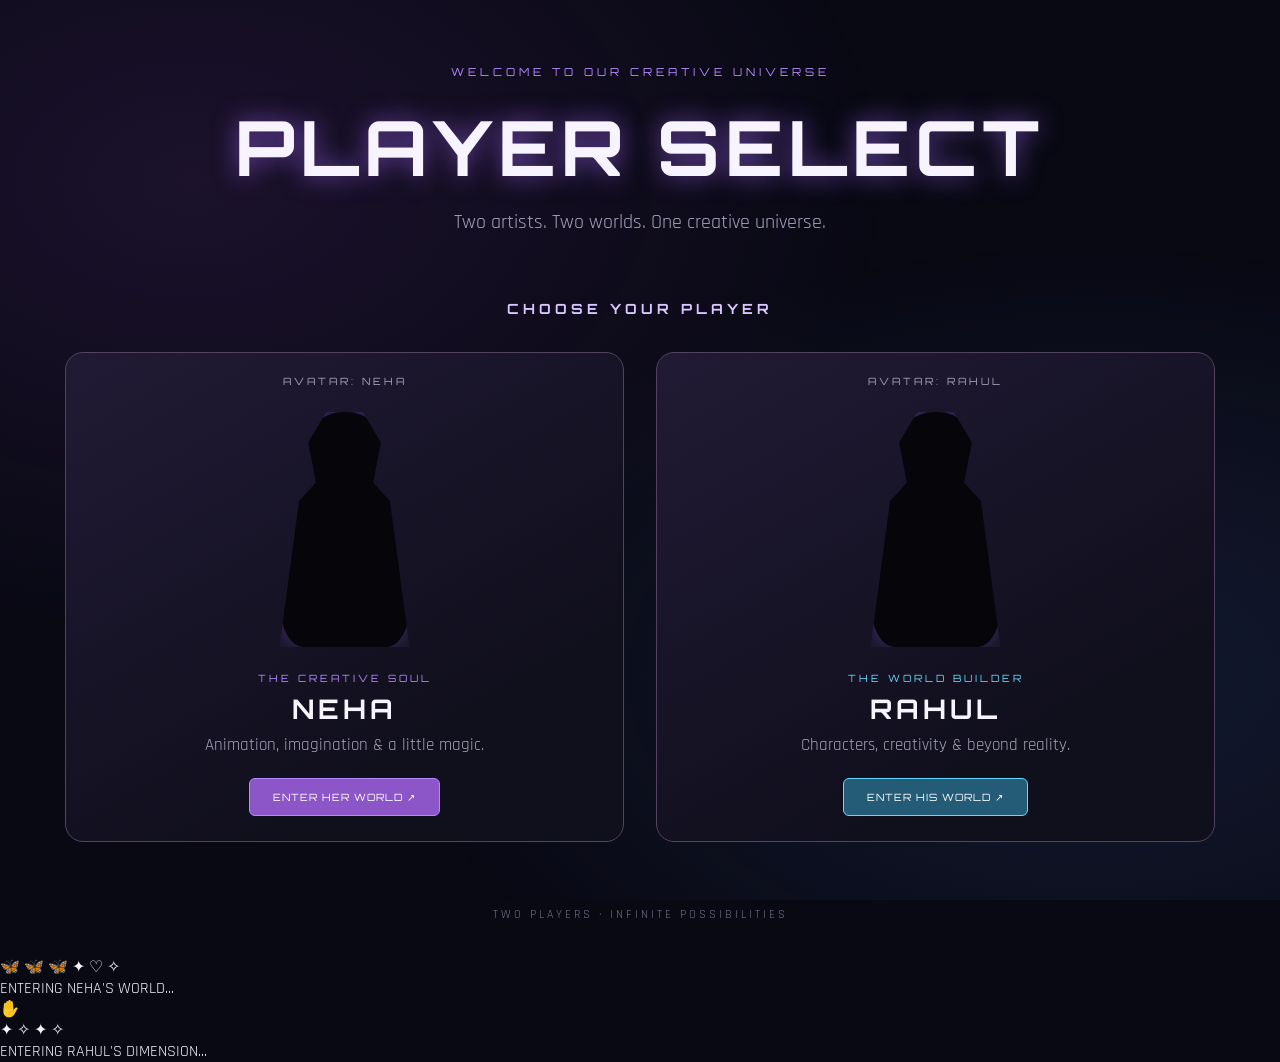
==== commit cc72df29: "Update index.html" ====
--- a/index.html
+++ b/index.html
@@ -37,7 +37,9 @@
           <p class="player-role">THE CREATIVE SOUL</p>
           <h3>NEHA</h3>
           <p>Animation, imagination & a little magic.</p>
-          <a class="select-button" href="neha.html">
+          <a class="select-button portal-link"
+             href="neha.html"
+             data-portal="neha">
             ENTER HER WORLD ↗
           </a>
         </div>
@@ -58,7 +60,9 @@
           <p class="player-role">THE WORLD BUILDER</p>
           <h3>RAHUL</h3>
           <p>Characters, creativity & beyond reality.</p>
-          <a class="select-button" href="rahul.html">
+          <a class="select-button portal-link"
+             href="rahul.html"
+             data-portal="rahul">
             ENTER HIS WORLD ↗
           </a>
         </div>
@@ -72,5 +76,66 @@
 
   </main>
 
+  <!-- PORTAL TRANSITION -->
+  <div class="portal-transition" id="portalTransition" aria-hidden="true">
+
+    <!-- NEHA'S PORTAL -->
+    <div class="portal-scene neha-portal">
+      <div class="portal-ring"></div>
+      <div class="portal-core"></div>
+
+      <div class="portal-butterflies">
+        <span>🦋</span>
+        <span>🦋</span>
+        <span>🦋</span>
+        <span>✦</span>
+        <span>♡</span>
+        <span>✧</span>
+      </div>
+
+      <p>ENTERING NEHA'S WORLD...</p>
+    </div>
+
+    <!-- RAHUL'S PORTAL -->
+    <div class="portal-scene rahul-portal">
+      <div class="portal-ring"></div>
+      <div class="portal-core"></div>
+
+      <div class="portal-hand">✋</div>
+
+      <div class="portal-energy">
+        <span>✦</span>
+        <span>✧</span>
+        <span>✦</span>
+        <span>✧</span>
+      </div>
+
+      <p>ENTERING RAHUL'S DIMENSION...</p>
+    </div>
+
+  </div>
+
+  <script>
+    const portalLinks = document.querySelectorAll(".portal-link");
+    const transition = document.getElementById("portalTransition");
+
+    portalLinks.forEach(link => {
+      link.addEventListener("click", function(event) {
+        event.preventDefault();
+
+        const destination = this.dataset.portal;
+        const targetPage = this.href;
+
+        transition.className = "portal-transition active " + destination + "-active";
+
+        document.body.classList.add("portal-opening");
+
+        setTimeout(() => {
+          window.location.href = targetPage;
+        }, 1500);
+      });
+    });
+  </script>
+
 </body>
 </html>
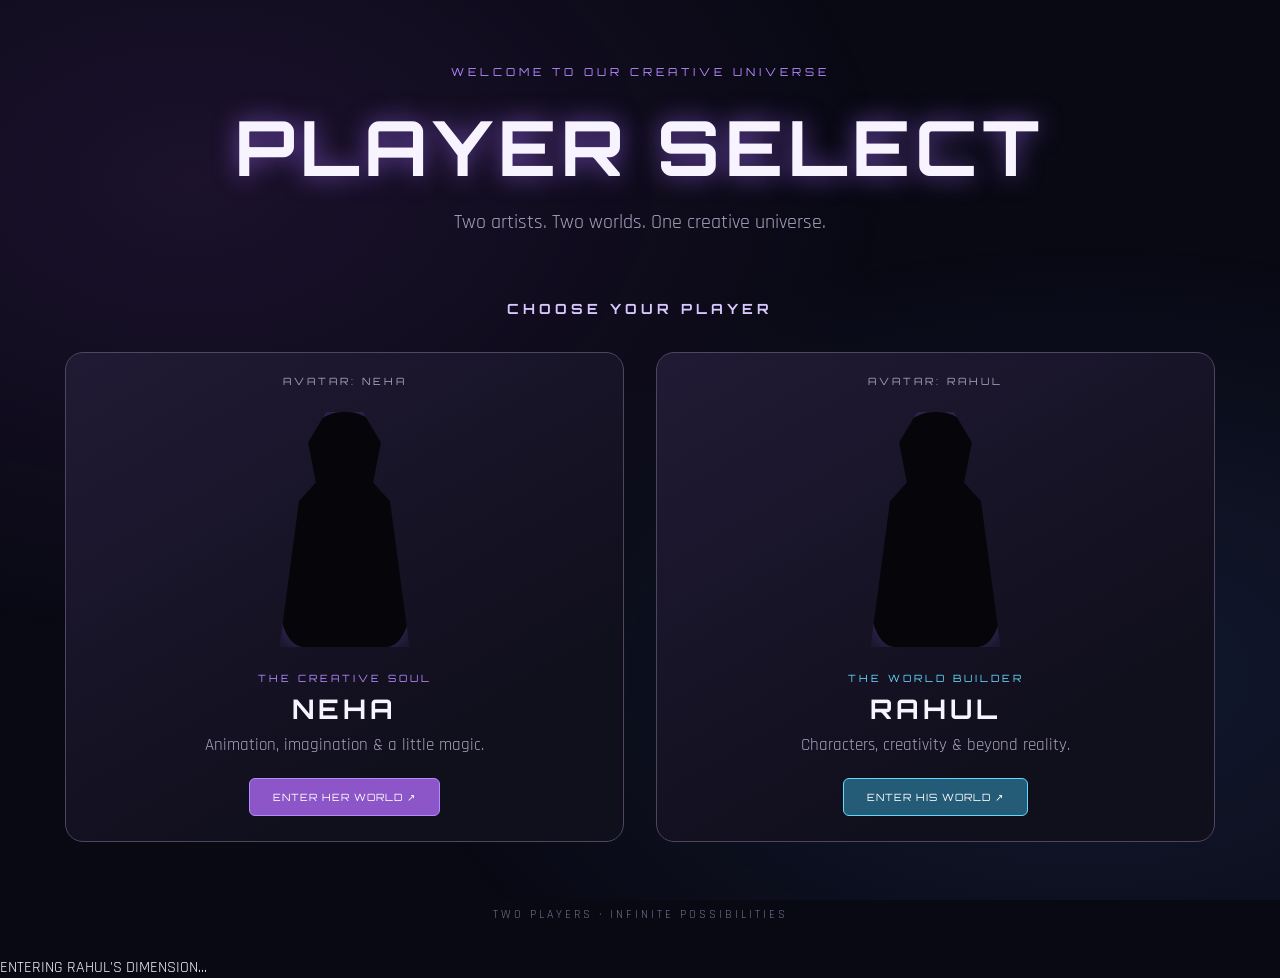
==== commit 542858dd: "Update index.html" ====
--- a/index.html
+++ b/index.html
@@ -101,7 +101,19 @@
       <div class="portal-ring"></div>
       <div class="portal-core"></div>
 
-      <div class="portal-hand">✋</div>
+     <div class="portal-hand">
+  <div class="shadow-hand">
+    <span class="finger finger-one"></span>
+    <span class="finger finger-two"></span>
+    <span class="finger finger-three"></span>
+    <span class="finger finger-four"></span>
+    <span class="thumb"></span>
+    <span class="palm"></span>
+    <span class="wrist"></span>
+  </div>
+</div>
+  </div>
+</div>
 
       <div class="portal-energy">
         <span>✦</span>
--- a/style.css
+++ b/style.css
@@ -1244,3 +1244,325 @@
         transform: rotate(360deg) scale(1);
     }
 }
+
+/* =====================================
+   PORTAL TRANSITION — SHARED
+===================================== */
+
+.portal-transition {
+    position: fixed;
+    inset: 0;
+    z-index: 99999;
+    display: flex;
+    align-items: center;
+    justify-content: center;
+    overflow: hidden;
+    opacity: 0;
+    visibility: hidden;
+    pointer-events: none;
+    background: #090713;
+    transition: opacity 0.25s ease, visibility 0.25s ease;
+}
+
+.portal-transition.active {
+    opacity: 1;
+    visibility: visible;
+    pointer-events: all;
+}
+
+.portal-scene {
+    position: absolute;
+    inset: 0;
+    display: flex;
+    align-items: center;
+    justify-content: center;
+    flex-direction: column;
+    opacity: 0;
+    overflow: hidden;
+}
+
+.portal-scene p {
+    position: absolute;
+    bottom: 9%;
+    color: white;
+    font-size: 0.8rem;
+    letter-spacing: 4px;
+    text-align: center;
+    z-index: 5;
+}
+
+.portal-ring {
+    position: absolute;
+    width: 260px;
+    height: 260px;
+    border-radius: 50%;
+    transform: scale(0.05);
+}
+
+.portal-core {
+    position: absolute;
+    width: 210px;
+    height: 210px;
+    border-radius: 50%;
+    transform: scale(0.05);
+}
+
+.portal-opening {
+    overflow: hidden;
+}
+
+/* =====================================
+   NEHA — PINK BUTTERFLY PORTAL
+===================================== */
+
+.neha-portal {
+    background:
+        radial-gradient(circle at center, #f8b9dc 0%, #bd75bd 38%, #54275f 75%, #170d2a 100%);
+}
+
+.neha-portal .portal-ring {
+    border: 9px solid #ffd5f0;
+    box-shadow:
+        0 0 20px #ffb8e5,
+        0 0 55px #f28bd0,
+        0 0 110px #d66bcb,
+        inset 0 0 35px #ffffff;
+}
+
+.neha-portal .portal-core {
+    background:
+        radial-gradient(circle, #fff4ff 0%, #f9b7e6 25%, #bb68c9 65%, #592568 100%);
+    box-shadow: 0 0 70px #ffb6e8;
+}
+
+.neha-portal .portal-butterflies {
+    position: absolute;
+    inset: 0;
+    z-index: 4;
+}
+
+.portal-butterflies span {
+    position: absolute;
+    left: 50%;
+    top: 50%;
+    color: white;
+    font-size: 2rem;
+    opacity: 0;
+    transform: translate(-50%, -50%) scale(0.2);
+}
+
+.neha-active .neha-portal {
+    opacity: 1;
+}
+
+.neha-active .neha-portal .portal-ring {
+    animation: pinkPortalOpen 1.5s ease-in-out forwards;
+}
+
+.neha-active .neha-portal .portal-core {
+    animation: pinkCoreOpen 1.5s ease-in-out forwards;
+}
+
+.neha-active .portal-butterflies span:nth-child(1) {
+    animation: butterflyOne 1.5s ease-out forwards;
+}
+
+.neha-active .portal-butterflies span:nth-child(2) {
+    animation: butterflyTwo 1.5s ease-out forwards;
+}
+
+.neha-active .portal-butterflies span:nth-child(3) {
+    animation: butterflyThree 1.5s ease-out forwards;
+}
+
+.neha-active .portal-butterflies span:nth-child(4) {
+    animation: butterflyFour 1.5s ease-out forwards;
+}
+
+.neha-active .portal-butterflies span:nth-child(5) {
+    animation: butterflyFive 1.5s ease-out forwards;
+}
+
+.neha-active .portal-butterflies span:nth-child(6) {
+    animation: butterflySix 1.5s ease-out forwards;
+}
+
+/* =====================================
+   RAHUL — PSYCHEDELIC PORTAL
+===================================== */
+
+.rahul-portal {
+    background:
+        radial-gradient(circle at center, #39236c 0%, #11102f 48%, #03040d 100%);
+}
+
+.rahul-portal .portal-ring {
+    border: 9px solid #66f4ff;
+    box-shadow:
+        0 0 20px #66f4ff,
+        0 0 60px #7654ff,
+        0 0 120px #3420aa,
+        inset 0 0 35px #a9faff;
+}
+
+.rahul-portal .portal-core {
+    background:
+        repeating-conic-gradient(
+            from 0deg,
+            #08e5ff 0deg,
+            #5835ff 35deg,
+            #d02aff 70deg,
+            #08e5ff 110deg
+        );
+    box-shadow: 0 0 70px #674cff;
+}
+
+.rahul-portal .portal-hand {
+    position: absolute;
+    z-index: 4;
+    font-size: clamp(5rem, 13vw, 10rem);
+    opacity: 0;
+    transform: translateY(100px) scale(0.3) rotate(-20deg);
+    filter: drop-shadow(0 0 20px #70edff);
+}
+
+.rahul-portal .portal-energy {
+    position: absolute;
+    inset: 0;
+    z-index: 3;
+}
+
+.portal-energy span {
+    position: absolute;
+    left: 50%;
+    top: 50%;
+    color: #8ffaff;
+    font-size: 2.5rem;
+    opacity: 0;
+}
+
+.rahul-active .rahul-portal {
+    opacity: 1;
+}
+
+.rahul-active .rahul-portal .portal-ring {
+    animation: psychedelicPortalOpen 1.5s ease-in-out forwards;
+}
+
+.rahul-active .rahul-portal .portal-core {
+    animation: psychedelicCoreOpen 1.5s ease-in-out forwards;
+}
+
+.rahul-active .portal-hand {
+    animation: handEmerges 1.5s ease-out forwards;
+}
+
+.rahul-active .portal-energy span:nth-child(1) {
+    animation: energyOne 1.5s ease-out forwards;
+}
+
+.rahul-active .portal-energy span:nth-child(2) {
+    animation: energyTwo 1.5s ease-out forwards;
+}
+
+.rahul-active .portal-energy span:nth-child(3) {
+    animation: energyThree 1.5s ease-out forwards;
+}
+
+.rahul-active .portal-energy span:nth-child(4) {
+    animation: energyFour 1.5s ease-out forwards;
+}
+
+/* =====================================
+   ANIMATION KEYFRAMES
+===================================== */
+
+@keyframes pinkPortalOpen {
+    0% { transform: scale(0.05) rotate(0deg); }
+    55% { transform: scale(1.2) rotate(180deg); }
+    100% { transform: scale(9) rotate(360deg); }
+}
+
+@keyframes pinkCoreOpen {
+    0% { transform: scale(0.05); }
+    55% { transform: scale(1); }
+    100% { transform: scale(9); }
+}
+
+@keyframes butterflyOne {
+    0% { opacity: 0; transform: translate(-50%, -50%) scale(0.2); }
+    30% { opacity: 1; }
+    100% { opacity: 0; transform: translate(-250px, -230px) scale(1.4) rotate(-25deg); }
+}
+
+@keyframes butterflyTwo {
+    0% { opacity: 0; transform: translate(-50%, -50%) scale(0.2); }
+    30% { opacity: 1; }
+    100% { opacity: 0; transform: translate(180px, -260px) scale(1.5) rotate(30deg); }
+}
+
+@keyframes butterflyThree {
+    0% { opacity: 0; transform: translate(-50%, -50%) scale(0.2); }
+    30% { opacity: 1; }
+    100% { opacity: 0; transform: translate(240px, 150px) scale(1.3) rotate(20deg); }
+}
+
+@keyframes butterflyFour {
+    0% { opacity: 0; transform: translate(-50%, -50%) scale(0.2); }
+    30% { opacity: 1; }
+    100% { opacity: 0; transform: translate(-180px, 220px) scale(1.8) rotate(45deg); }
+}
+
+@keyframes butterflyFive {
+    0% { opacity: 0; transform: translate(-50%, -50%) scale(0.2); }
+    30% { opacity: 1; }
+    100% { opacity: 0; transform: translate(80px, -320px) scale(1.3); }
+}
+
+@keyframes butterflySix {
+    0% { opacity: 0; transform: translate(-50%, -50%) scale(0.2); }
+    30% { opacity: 1; }
+    100% { opacity: 0; transform: translate(-280px, 50px) scale(1.4); }
+}
+
+@keyframes psychedelicPortalOpen {
+    0% { transform: scale(0.05) rotate(0deg); }
+    55% { transform: scale(1.2) rotate(-180deg); }
+    100% { transform: scale(9) rotate(-360deg); }
+}
+
+@keyframes psychedelicCoreOpen {
+    0% { transform: scale(0.05) rotate(0deg); }
+    55% { transform: scale(1) rotate(180deg); }
+    100% { transform: scale(9) rotate(360deg); }
+}
+
+@keyframes handEmerges {
+    0% { opacity: 0; transform: translateY(100px) scale(0.3) rotate(-20deg); }
+    45% { opacity: 1; }
+    100% { opacity: 1; transform: translateY(-15px) scale(1.1) rotate(0deg); }
+}
+
+@keyframes energyOne {
+    0% { opacity: 0; transform: translate(-50%, -50%); }
+    35% { opacity: 1; }
+    100% { opacity: 0; transform: translate(-220px, -180px) scale(2); }
+}
+
+@keyframes energyTwo {
+    0% { opacity: 0; transform: translate(-50%, -50%); }
+    35% { opacity: 1; }
+    100% { opacity: 0; transform: translate(200px, -220px) scale(2); }
+}
+
+@keyframes energyThree {
+    0% { opacity: 0; transform: translate(-50%, -50%); }
+    35% { opacity: 1; }
+    100% { opacity: 0; transform: translate(230px, 180px) scale(2); }
+}
+
+@keyframes energyFour {
+    0% { opacity: 0; transform: translate(-50%, -50%); }
+    35% { opacity: 1; }
+    100% { opacity: 0; transform: translate(-200px, 220px) scale(2); }
+}
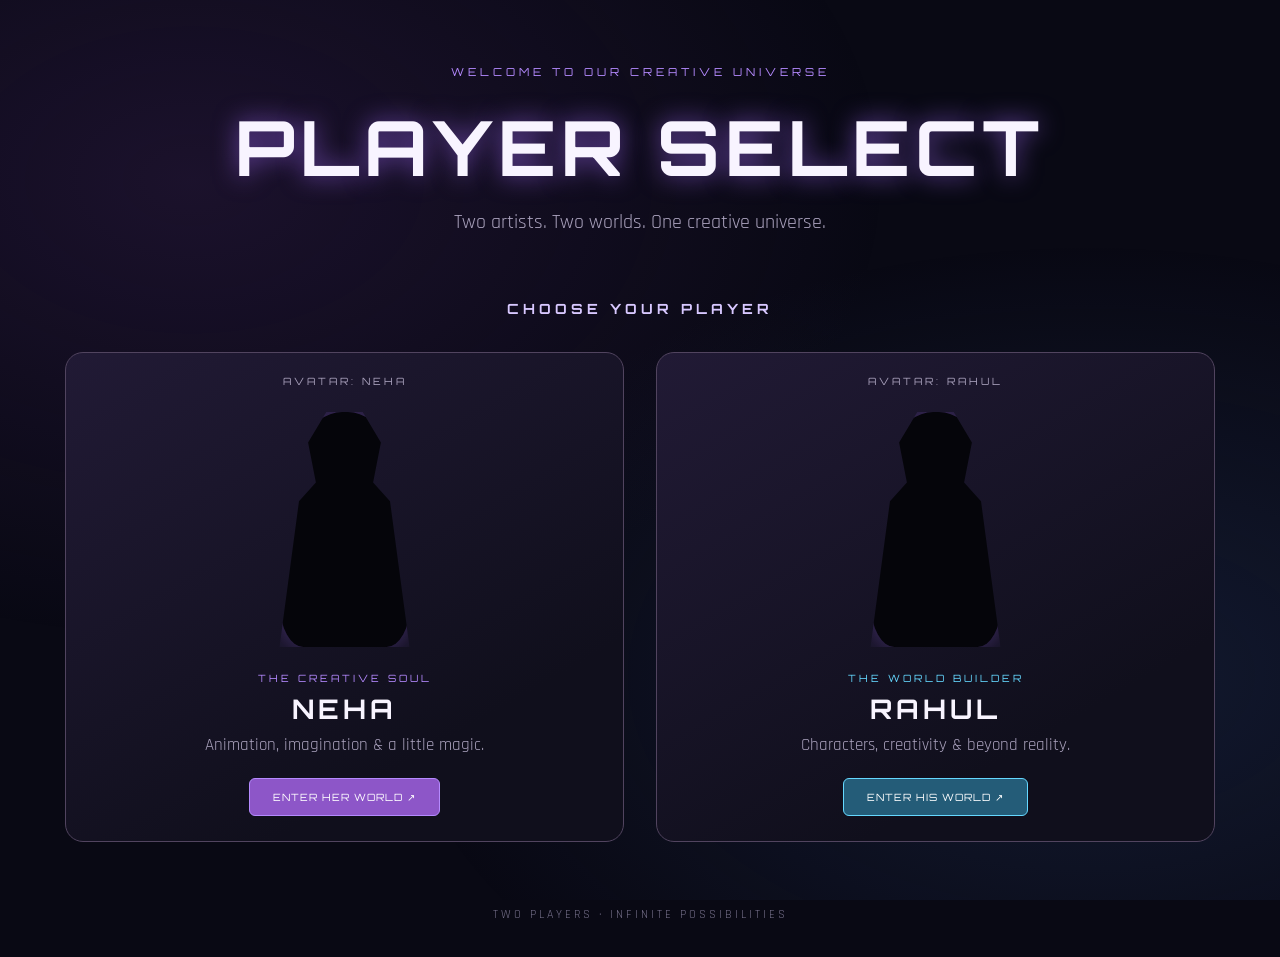
==== commit 902cfb41: "Update index.html" ====
--- a/index.html
+++ b/index.html
@@ -1,6 +1,7 @@
 
 <!DOCTYPE html>
 <html lang="en">
+
 <head>
   <meta charset="UTF-8">
   <meta name="viewport" content="width=device-width, initial-scale=1.0">
@@ -24,6 +25,7 @@
 
       <!-- NEHA -->
       <article class="player-card neha-card">
+
         <p class="player-number">AVATAR: NEHA</p>
 
         <div class="character-stage">
@@ -37,16 +39,20 @@
           <p class="player-role">THE CREATIVE SOUL</p>
           <h3>NEHA</h3>
           <p>Animation, imagination & a little magic.</p>
+
           <a class="select-button portal-link"
              href="neha.html"
              data-portal="neha">
             ENTER HER WORLD ↗
           </a>
         </div>
+
       </article>
+
 
       <!-- RAHUL -->
       <article class="player-card rahul-card">
+
         <p class="player-number">AVATAR: RAHUL</p>
 
         <div class="character-stage">
@@ -60,12 +66,14 @@
           <p class="player-role">THE WORLD BUILDER</p>
           <h3>RAHUL</h3>
           <p>Characters, creativity & beyond reality.</p>
+
           <a class="select-button portal-link"
              href="rahul.html"
              data-portal="rahul">
             ENTER HIS WORLD ↗
           </a>
         </div>
+
       </article>
 
     </section>
@@ -76,11 +84,20 @@
 
   </main>
 
-  <!-- PORTAL TRANSITION -->
-  <div class="portal-transition" id="portalTransition" aria-hidden="true">
 
-    <!-- NEHA'S PORTAL -->
+  <!-- =================================
+       PORTAL TRANSITION
+  ================================== -->
+
+  <div class="portal-transition"
+       id="portalTransition"
+       aria-hidden="true">
+
+
+    <!-- NEHA'S PINK PORTAL -->
+
     <div class="portal-scene neha-portal">
+
       <div class="portal-ring"></div>
       <div class="portal-core"></div>
 
@@ -94,26 +111,32 @@
       </div>
 
       <p>ENTERING NEHA'S WORLD...</p>
+
     </div>
 
-    <!-- RAHUL'S PORTAL -->
+
+    <!-- RAHUL'S PSYCHEDELIC PORTAL -->
+
     <div class="portal-scene rahul-portal">
+
       <div class="portal-ring"></div>
       <div class="portal-core"></div>
 
-     <div class="portal-hand">
-  <div class="shadow-hand">
-    <span class="finger finger-one"></span>
-    <span class="finger finger-two"></span>
-    <span class="finger finger-three"></span>
-    <span class="finger finger-four"></span>
-    <span class="thumb"></span>
-    <span class="palm"></span>
-    <span class="wrist"></span>
-  </div>
-</div>
-  </div>
-</div>
+      <!-- ELECTRIC LIGHTNING BOLT -->
+
+      <div class="portal-lightning">
+
+        <svg viewBox="0 0 180 280" aria-hidden="true">
+
+          <path class="lightning-glow"
+            d="M105 5 L35 145 L82 132 L55 270 L150 105 L99 119 Z"/>
+
+          <path class="lightning-bolt"
+            d="M105 5 L35 145 L82 132 L55 270 L150 105 L99 119 Z"/>
+
+        </svg>
+
+      </div>
 
       <div class="portal-energy">
         <span>✦</span>
@@ -123,30 +146,43 @@
       </div>
 
       <p>ENTERING RAHUL'S DIMENSION...</p>
+
     </div>
 
   </div>
 
+
+  <!-- =================================
+       PORTAL TRANSITION SCRIPT
+  ================================== -->
+
   <script>
+
     const portalLinks = document.querySelectorAll(".portal-link");
     const transition = document.getElementById("portalTransition");
 
     portalLinks.forEach(link => {
+
       link.addEventListener("click", function(event) {
+
         event.preventDefault();
 
         const destination = this.dataset.portal;
         const targetPage = this.href;
 
-        transition.className = "portal-transition active " + destination + "-active";
+        transition.className =
+          "portal-transition active " + destination + "-active";
 
         document.body.classList.add("portal-opening");
 
         setTimeout(() => {
           window.location.href = targetPage;
         }, 1500);
+
       });
+
     });
+
   </script>
 
 </body>
--- a/style.css
+++ b/style.css
@@ -1387,59 +1387,169 @@
     animation: butterflySix 1.5s ease-out forwards;
 }
 
+
 /* =====================================
    RAHUL — PSYCHEDELIC PORTAL
 ===================================== */
 
 .rahul-portal {
     background:
-        radial-gradient(circle at center, #39236c 0%, #11102f 48%, #03040d 100%);
-}
+        radial-gradient(ellipse at center,
+        #392064 0%,
+        #171033 48%,
+        #03030c 100%);
+}
+
+/* Outer glowing portal */
 
 .rahul-portal .portal-ring {
-    border: 9px solid #66f4ff;
+    border: 8px solid #67eaff;
     box-shadow:
-        0 0 20px #66f4ff,
-        0 0 60px #7654ff,
-        0 0 120px #3420aa,
+        0 0 20px #67eaff,
+        0 0 55px #7444ff,
+        0 0 110px #3820a0,
         inset 0 0 35px #a9faff;
 }
 
+/* Rotating psychedelic spiral */
+
 .rahul-portal .portal-core {
+    width: 230px;
+    height: 230px;
+    border-radius: 50%;
     background:
         repeating-conic-gradient(
             from 0deg,
-            #08e5ff 0deg,
-            #5835ff 35deg,
-            #d02aff 70deg,
-            #08e5ff 110deg
+            #05eaff 0deg 12deg,
+            #22105e 12deg 24deg,
+            #b52bff 24deg 36deg,
+            #11102e 36deg 48deg
         );
-    box-shadow: 0 0 70px #674cff;
+    box-shadow:
+        0 0 35px #6d36ff,
+        0 0 75px #1bcbff,
+        inset 0 0 35px #05051c;
 }
 
 .rahul-portal .portal-hand {
     position: absolute;
-    z-index: 4;
-    font-size: clamp(5rem, 13vw, 10rem);
+    z-index: 6;
+    width: 220px;
+    height: 280px;
     opacity: 0;
-    transform: translateY(100px) scale(0.3) rotate(-20deg);
-    filter: drop-shadow(0 0 20px #70edff);
-}
-
-.rahul-portal .portal-energy {
+    transform: translateY(120px) scale(0.35);
+    filter:
+        drop-shadow(0 0 12px rgba(83, 40, 190, 0.8))
+        drop-shadow(0 0 25px rgba(30, 205, 255, 0.35));
+}
+
+/* The hand silhouette */
+
+.shadow-hand {
+    position: relative;
+    width: 100%;
+    height: 100%;
+}
+
+/* Palm */
+
+.shadow-hand .palm {
     position: absolute;
-    inset: 0;
-    z-index: 3;
-}
-
-.portal-energy span {
+    width: 105px;
+    height: 125px;
+    left: 58px;
+    top: 105px;
+    background: linear-gradient(135deg, #29243d, #080811 70%);
+    border-radius: 48% 48% 35% 35%;
+    box-shadow:
+        inset -12px -8px 20px #03030a,
+        inset 5px 5px 15px #65558c;
+    transform: rotate(-8deg);
+}
+
+/* Wrist */
+
+.shadow-hand .wrist {
     position: absolute;
-    left: 50%;
-    top: 50%;
-    color: #8ffaff;
-    font-size: 2.5rem;
-    opacity: 0;
-}
+    width: 78px;
+    height: 105px;
+    left: 72px;
+    top: 200px;
+    background: linear-gradient(90deg, #080811, #302642, #080811);
+    border-radius: 20% 20% 45% 45%;
+    transform: rotate(-8deg);
+}
+
+/* Fingers */
+
+.shadow-hand .finger {
+    position: absolute;
+    display: block;
+    width: 27px;
+    background: linear-gradient(90deg, #090911, #3b304e, #0b0a14);
+    border-radius: 18px;
+    transform-origin: bottom center;
+    box-shadow: inset 3px 0 5px rgba(180, 155, 255, 0.2);
+}
+
+/* Index finger — curling inward */
+
+.shadow-hand .finger-one {
+    height: 112px;
+    left: 130px;
+    top: 8px;
+    transform: rotate(24deg);
+    border-radius: 18px 18px 12px 12px;
+}
+
+.shadow-hand .finger-one::after {
+    content: "";
+    position: absolute;
+    width: 29px;
+    height: 31px;
+    right: -7px;
+    top: 70px;
+    background: #211a32;
+    border-radius: 50%;
+    transform: rotate(35deg);
+}
+
+.shadow-hand .finger-two {
+    height: 105px;
+    left: 93px;
+    top: 18px;
+    transform: rotate(7deg);
+}
+
+.shadow-hand .finger-three {
+    height: 92px;
+    left: 57px;
+    top: 34px;
+    transform: rotate(-9deg);
+}
+
+.shadow-hand .finger-four {
+    height: 77px;
+    left: 28px;
+    top: 64px;
+    transform: rotate(-22deg);
+}
+
+/* Thumb */
+
+.shadow-hand .thumb {
+    position: absolute;
+    width: 30px;
+    height: 88px;
+    left: 145px;
+    top: 100px;
+    background: linear-gradient(90deg, #090911, #382d4a, #090911);
+    border-radius: 20px;
+    transform: rotate(-42deg);
+    transform-origin: top center;
+}
+
+/* Rahul's portal entrance animation */
 
 .rahul-active .rahul-portal {
     opacity: 1;
@@ -1450,27 +1560,42 @@
 }
 
 .rahul-active .rahul-portal .portal-core {
-    animation: psychedelicCoreOpen 1.5s ease-in-out forwards;
+    animation: spiralOpen 1.5s ease-in-out forwards;
 }
 
 .rahul-active .portal-hand {
-    animation: handEmerges 1.5s ease-out forwards;
-}
-
-.rahul-active .portal-energy span:nth-child(1) {
-    animation: energyOne 1.5s ease-out forwards;
-}
-
-.rahul-active .portal-energy span:nth-child(2) {
-    animation: energyTwo 1.5s ease-out forwards;
-}
-
-.rahul-active .portal-energy span:nth-child(3) {
-    animation: energyThree 1.5s ease-out forwards;
-}
-
-.rahul-active .portal-energy span:nth-child(4) {
-    animation: energyFour 1.5s ease-out forwards;
+    animation: shadowHandEmerges 1.5s ease-out forwards;
+}
+
+/* Spiral movement */
+
+@keyframes spiralOpen {
+    0% {
+        transform: scale(0.05) rotate(0deg);
+    }
+    55% {
+        transform: scale(1) rotate(360deg);
+    }
+    100% {
+        transform: scale(9) rotate(720deg);
+    }
+}
+
+/* Hand slowly reaches out */
+
+@keyframes shadowHandEmerges {
+    0% {
+        opacity: 0;
+        transform: translateY(120px) scale(0.35) rotate(-12deg);
+    }
+    45% {
+        opacity: 1;
+        transform: translateY(30px) scale(0.8) rotate(-5deg);
+    }
+    100% {
+        opacity: 1;
+        transform: translateY(-10px) scale(1.1) rotate(0deg);
+    }
 }
 
 /* =====================================
